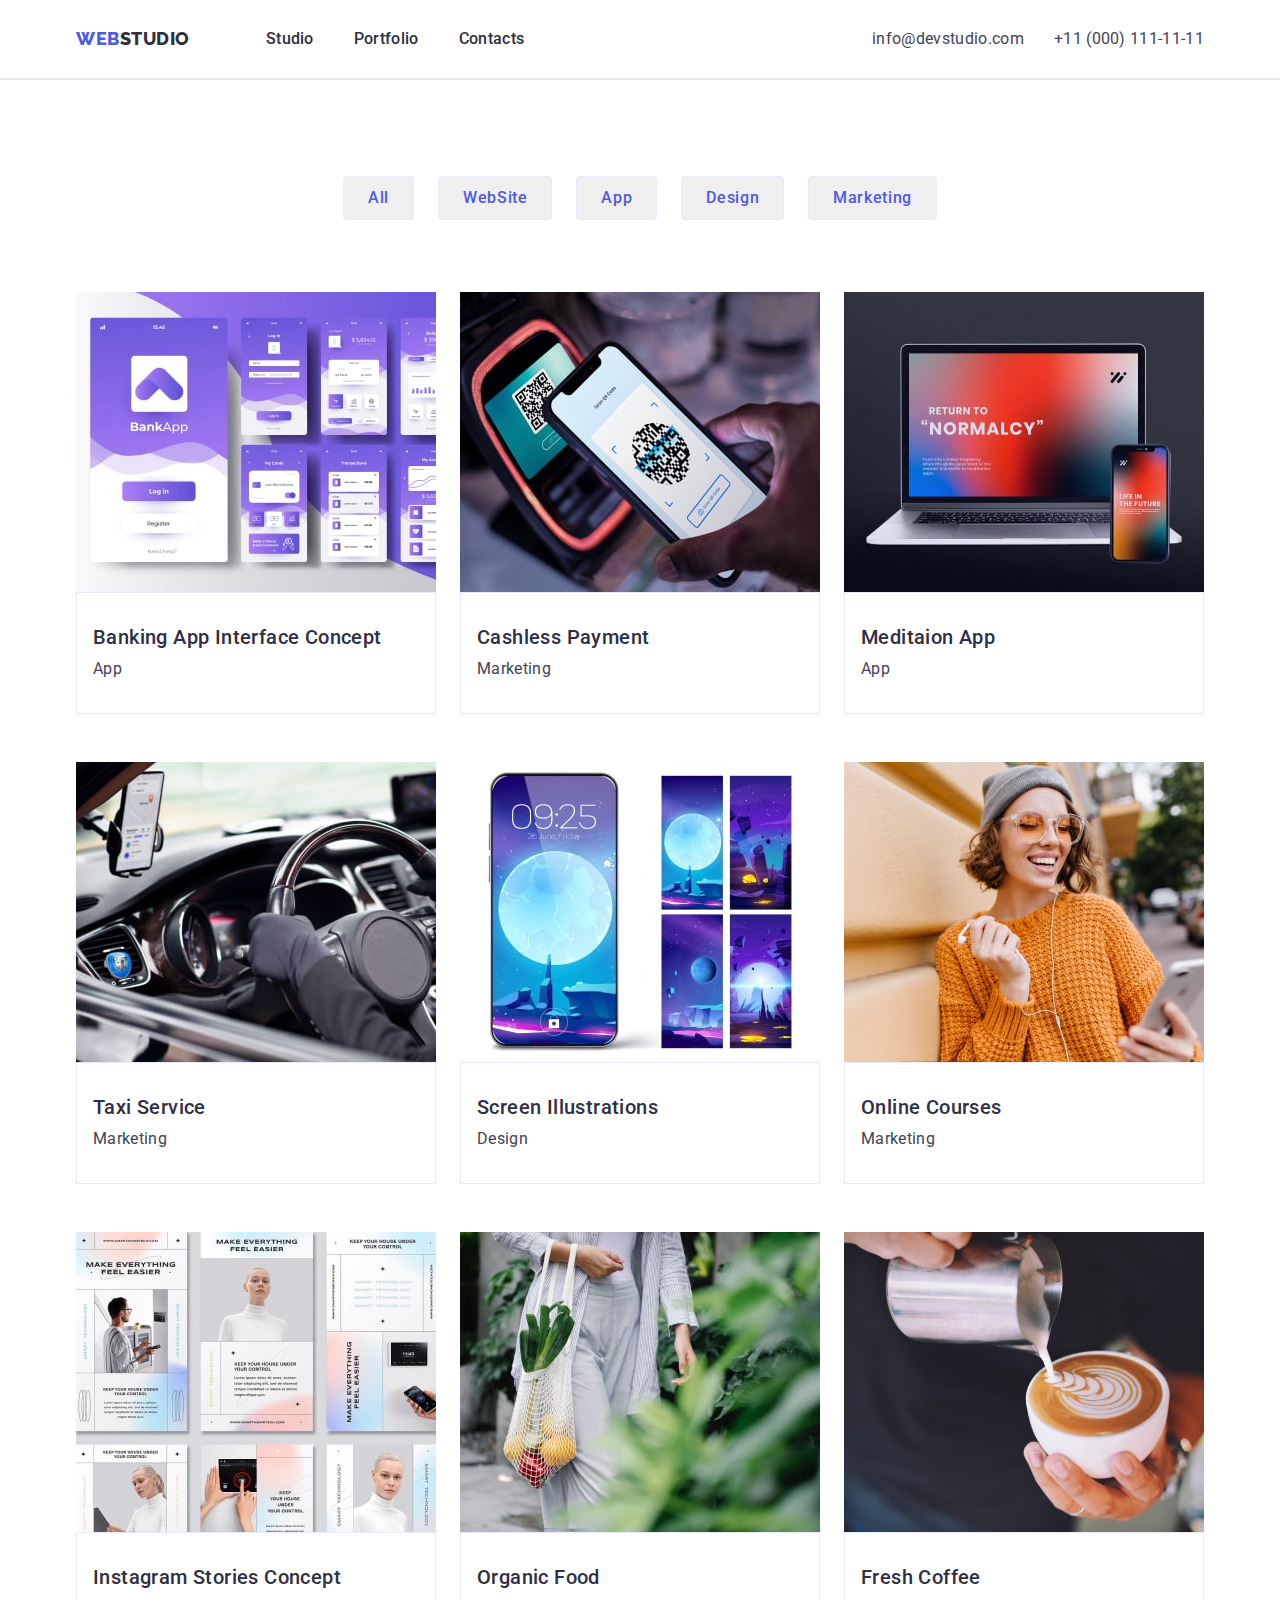
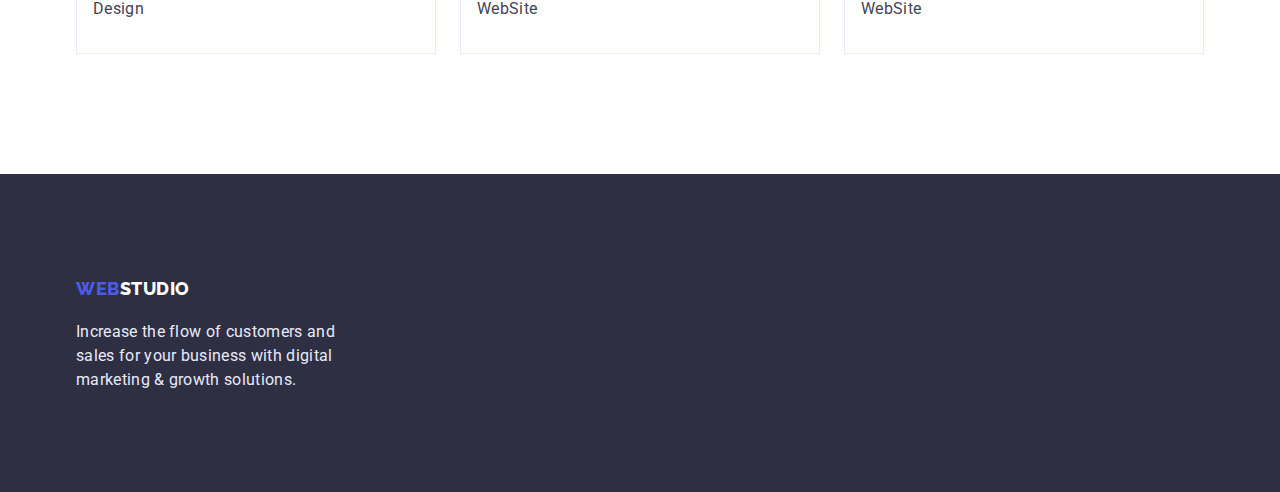
==== portfolio.html @ 8cac1978 "Створення" ====
<!DOCTYPE html>
<html lang="en">
  <head>
    <meta charset="UTF-8" />
    <meta http-equiv="X-UA-Compatible" content="IE=edge" />
    <meta name="viewport" content="width=device-width, initial-scale=1.0" />
    <title>Portfolio</title>
    <link rel="preconnect" href="https://fonts.googleapis.com" />
    <link rel="preconnect" href="https://fonts.gstatic.com" crossorigin />
    <link
      href="https://fonts.googleapis.com/css2?family=Raleway:wght@800&family=Roboto:wght@400;500;700;900&display=swap"
      rel="stylesheet"
    />
    <link
      rel="stylesheet"
      href="https://cdn.jsdelivr.net/npm/modern-normalize@1.1.0/modern-normalize.css"
    />
    <link rel="stylesheet" href="./css/styles.css" />
  </head>
  <body>
    <!--header-->
    <header class="top-header">
      <div class="container top-header-container">
        <nav class="nav">
          <a class="logo link container-logo" href="./index.html">Web<span class="logo-studio-up">Studio</span></a>
          <ul class="menu list">
            <li class="menu-item"><a href="./index.html" class="menu-link link">Studio</a></li>
            <li class="menu-item">
              <a href="./portfolio.html" class="menu-link link">Portfolio</a>
            </li>
            <li class="menu-item"><a href="" class="menu-link link">Contacts</a></li>
          </ul>
        </nav>
        <div class="contact-div"><ul class="contact list">
          <li class="contact-mail">
            <a href="mailto:info@devstudio.com" class="mail link">info@devstudio.com</a>
          </li>
          <li class="contact-number">
            <a href="tel:+110001111111" class="number link">+11 (000) 111-11-11</a>
          </li>
        </ul></div>
      </div>
         </header>
    <!--main-->
    <main class="main">
      <section class="section-buttton">
        <div class="portfolio">
          <h2 class="button-none">Button</h2>
          <ul class="filters-button list">
            <li class="filters-button-project">
              <button type="button" class="button">All</button>
            </li>
            <li class="filters-button-project">
              <button type="button" class="button">WebSite</button>
            </li>
            <li class="filters-button-project">
              <button type="button" class="button">App</button>
            </li>
            <li class="filters-button-project">
              <button type="button" class="button">Design</button>
            </li>
            <li class="filters-button-project">
              <button type="button" class="button">Marketing</button>
            </li>
          </ul>
          <ul class="content list">
            <li class="content-title">
              <img
                class="img-project"
                src="./images/projectcard1.jpg"
                alt="banking app"
                width="360"
                height="300"
              />
              <div class="portfolio-card">
                <h2 class="caption">Banking App Interface Concept</h2>
                <p class="suptitle">App</p>
              </div>
            </li>
            <li class="content-title">
              <img
                class="img-project"
                src="./images/projectcard2.jpg"
                alt="payment"
                width="360"
                height="300"
              />
              <div div class="portfolio-card">
                <h2 class="caption">Cashless Payment</h2>
                <p class="suptitle">Marketing</p>
              </div>
            </li>
            <li class="content-title">
              <img
                class="img-project"
                src="./images/projectcard3.jpg"
                alt="meditaion app"
                width="360"
                height="300"
              />
              <div class="portfolio-card">
                <h2 class="caption">Meditaion App</h2>
                <p class="suptitle">App</p>
              </div>
            </li>
            <li class="content-title">
              <img
                class="img-project"
                src="./images/projectcard4.jpg"
                alt="taxi"
                width="360"
                height="300"
              />
              <div class="portfolio-card">
                <h2 class="caption">Taxi Service</h2>
                <p class="suptitle">Marketing</p>
              </div>
            </li>
            <li class="content-title">
              <img
                class="img-project"
                src="./images/projectcard5.jpg"
                alt="Screen"
                width="360"
                height="300"
              />
              <div class="portfolio-card">
                <h2 class="caption">Screen Illustrations</h2>
                <p class="suptitle">Design</p>
              </div>
            </li>
            <li class="content-title">
              <img
                class="img-project"
                src="./images/projectcard6.jpg"
                alt="Courses"
                width="360"
                height="300"
              />
              <div class="portfolio-card">
                <h2 class="caption">Online Courses</h2>
                <p class="suptitle">Marketing</p>
              </div>
            </li>
            <li class="content-title">
              <img
                class="img-project"
                src="./images/projectcard7.jpg"
                alt="Instagram"
                width="360"
                height="300"
              />
              <div class="portfolio-card">
                <h2 class="caption">Instagram Stories Concept</h2>
                <p class="suptitle">Design</p>
              </div>
            </li>
            <li class="content-title">
              <img
                class="img-project"
                src="./images/projectcard8.jpg"
                alt="Food"
                width="360"
                height="300"
              />
              <div class="portfolio-card">
                <h2 class="caption">Organic Food</h2>
                <p class="suptitle">WebSite</p>
              </div>
            </li>
            <li class="content-title">
              <img
                class="img-project"
                src="./images/projectcard9.jpg"
                alt="Coffee"
                width="360"
                height="300"
              />
              <div class="portfolio-card">
                <h2 class="caption">Fresh Coffee</h2>
                <p class="suptitle">WebSite</p>
              </div>
            </li>
          </ul>
        </div>
      </section>
    </main>
    <!--footer-->
    <footer class="footer">
      <div class="container-footer">
        <a href="./index.html" class="logo link footer-logo"
          >Web<span class="logo-studio-down">Studio</span></a
        >
        <p class="suptitle suptitle-footer">
          Increase the flow of customers and sales for your business with digital marketing & growth
          solutions.
        </p>
      </div>
    </footer>
  </body>
</html>
---- css/styles.css ----
:root {
  --primery-text-color: #434455;
  --title-text-color: #2e2f42;
  --accent-color: #404bbf;
  --primery-background-color: #ffffff;
  --secondary-background-color: #4d5ae5;
  --third-text-color: #ffffff;
  --additional-color: #e7e9fc;
  --based-background-color: #e5e5e5;
  --team-section-color: #f4f4fd;
}

body {
  font-family: 'Roboto', sans-serif;
  letter-spacing: 0.02em;
  color: var(--primery-text-color);
  background-color: var(--primery-background-color);
}

.container {
  max-width: 1158px;
  padding: 0 15px;
  margin-left: auto;
  margin-right: auto;
}
h1,
h2,
h3,
h4,
p {
  margin: 0;
}
ul,
ol {
  margin-top: 0;
  margin-bottom: 0;
  padding-left: 0;
}
button {
  cursor: pointer;
}
img {
  display: block;
}
.list {
  list-style: none;
}
.link {
  text-decoration: none;
}
/* ===================HEADER================================ */

/* menu */
.top-header {
  padding-top: 24px;
  padding-bottom: 24px;
  border-bottom: 2px solid var(--based-background-color);
}
.top-header-container {
  display: flex;
  align-items: center;
}
.nav {
  display: flex;
  align-items: center;
}
.container-logo {
  margin-right: 76px;
}
.menu {
  display: flex;
  align-items: center;
}
.menu-item:not(:last-child) {
  margin-right: 40px;
}

.menu-link {
  font-weight: 500;
  font-size: 16px;
  line-height: 1.5;
  color: var(--title-text-color);
}
.contact {
  display: flex;
  align-items: center;
  margin-left: auto;
}
.contact-div {
  display: flex;
  align-items: center;
  margin-left: auto;
  }
.contact-mail {
  margin-right: 30px;
}

.menu-link:hover,
.menu-link:focus {
  color: var(--accent-color);
}
.mail,
.number {
  font-size: 16px;
  line-height: 1.5;
  color: var(--primery-text-color);
}
.mail:hover,
.number:hover,
.mail:focus,
.number:focus {
  color: var(--accent-color);
}

/* ===================/HEADER================================ */
/*===================== COMPONENTS =================*/
.logo {
  font-family: 'Raleway', sans-serif;
  font-weight: 800;
  font-size: 18px;
  line-height: 1.67;
  letter-spacing: 0.03em;
  text-transform: uppercase;
  color: var(--secondary-background-color);
}
.logo .logo-studio-up {
  color: var(--title-text-color);
}
.logo .logo-studio-down {
  color: var(--third-text-color);
}
/* button */
.modal-btn {
  min-width: 105px;
  letter-spacing: 0.04em;
  color: var(--third-text-color);
  background-color: var(--secondary-background-color);
  box-shadow: 0px 4px 4px rgba(0, 0, 0, 0.15);
  border-radius: 4px;
  padding-top: 16px;
  padding-bottom: 16px;
  padding-left: 32px;
  padding-right: 32px;
}
.modal-btn:hover,
.modal-btn:focus {
  background-color: var(--accent-color);
  color: var(--third-text-color);
}
.button {
  border-radius: 4px;
  padding: 12px 24px;
  text-decoration: none;
  font-weight: 500;
  letter-spacing: 0.04em;
  color: var(--secondary-background-color);
  border: 1px solid #e7e9fc;
}
.button:hover,
.button:focus {
  color: var(--third-text-color);
  background-color: var(--accent-color);
  cursor: pointer;
}

.section-title {
  font-size: 36px;
  line-height: 1.11;
  letter-spacing: 0.02em;
  color: var(--title-text-color);
  text-align: center;
  margin-bottom: 72px;
}
.suptitle {
  font-size: 16px;
  line-height: 1.5;
  color: var(--primery-text-color);
}
.caption {
  font-weight: 500;
  font-size: 20px;
  line-height: 1.2;
  letter-spacing: 0.02em;
  color: var(--title-text-color);
}
.suptitle-footer {
  color: var(--additional-color);
}
/* ==================HERO========== */
.hero {
  background-color: var(--title-text-color);
  text-align: center;
  padding-top: 188px;
  padding-bottom: 188px;
}
.hero-container {
  max-width: 1440px;
}
.hero-title {
  font-size: 56px;
  line-height: 1.07;
  color: var(--third-text-color);
  max-width: 494px;
  margin-left: auto;
  margin-right: auto;
  margin-bottom: 48px;
}

/* ===================/HERO================================ */

/*===================== MAIN =================*/
/* ========================PORTFOLIO =============*/
.button-none {
  display: none;
}
.section-buttton {
  padding-top: 96px;
  padding-bottom: 120px;
}
.portfolio {
  max-width: 1158px;
  padding: 0 15px;
  margin-left: auto;
  margin-right: auto;
}

.filters-button {
  display: flex;
  align-items: center;
  justify-content: center;
}
.filters-button-project:not(:last-child) {
  margin-right: 24px;
}
.content {
  display: flex;
  flex-wrap: wrap;
  column-gap: 24px;
  row-gap: 48px;
  margin-top: 72px;
}
.content-title {
  flex-basis: calc((100% - 72px) / 3);
}

.portfolio-card {
  padding-left: 16px;
  padding-top: 32px;
  padding-bottom: 32px;
  background-color: #ffffff;
  border: 1px solid var(--additional-color);
}
/*  */
/* ========================/PORTFOLIO =============*/

.our {
  opacity: 0;
  display: none;
}

.features-list {
  display: flex;
  gap: 24px;
  flex-wrap: wrap;
}
.features-list-title {
  flex-basis: calc((100% - 72px) / 4);
}
.work-list {
  display: flex;

  gap: 24px;
}
.work-list-title {
  flex-basis: calc((100% - 72px) / 3);
}

.team-list {
  display: flex;
  column-gap: 24px;
  order: 0;
}

.team-list-title {
  flex-basis: calc((100% - 72px) / 4);
}
.feature-list .title {
  color: var(--title-text-color);
}
.caption {
  margin-bottom: 8px;
}
.section {
  padding-top: 120px;
  padding-bottom: 120px;
}
.section-work {
  padding-top: 0;
}
.section-team {
  background-color: var(--team-section-color);
}
.section-team {
  padding-top: 120px;
  padding-bottom: 120px;
}
.team-card {
  padding-top: 32px;
  padding-bottom: 32px;
  padding-right: 16px;
  padding-left: 16px;
  background-color: var(--third-text-color);

  border-radius: 0px 0px 4px 4px;
  text-align: center;
}

/*===================== /MAIN =================*/

/* ===================FOOTER============= */
.footer {
  background-color: var(--title-text-color);
  padding-top: 100px;
  padding-bottom: 100px;
}
.container-footer {
  margin: 0 auto;
  width: 1158px;
  padding-right: 15px;
  padding-left: 15px;

  flex-grow: 1;
}
.suptitle-footer {
  max-width: 264px;
  margin-top: 16px;
}

/* ===================/FOOTER============= */
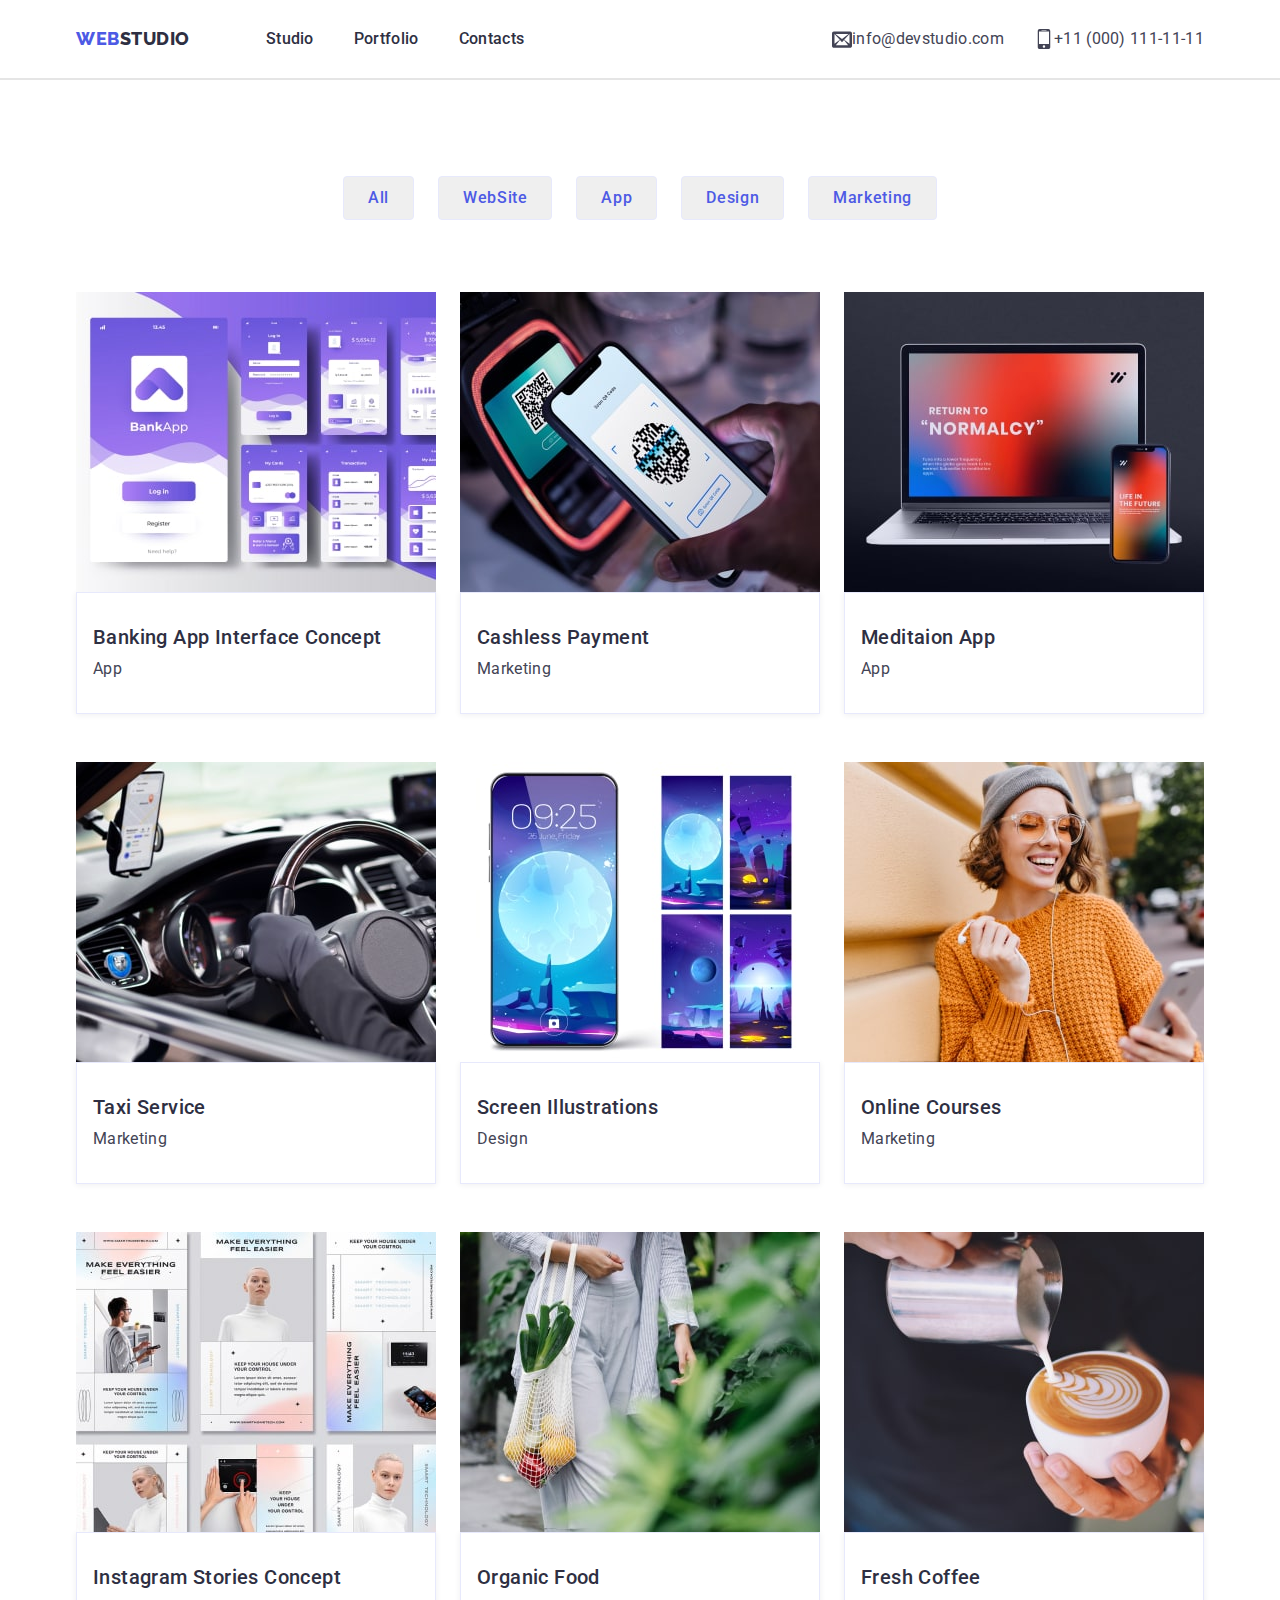
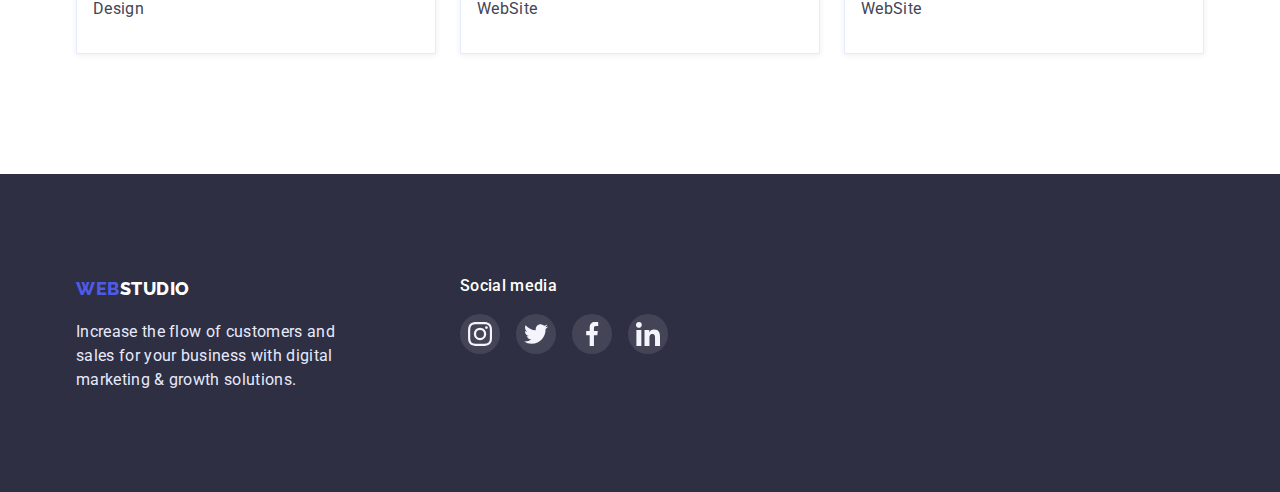
==== commit 86e801f4: "add last elements" ====
--- a/portfolio.html
+++ b/portfolio.html
@@ -22,7 +22,9 @@
     <header class="top-header">
       <div class="container top-header-container">
         <nav class="nav">
-          <a class="logo link container-logo" href="./index.html">Web<span class="logo-studio-up">Studio</span></a>
+          <a class="logo link container-logo" href="./index.html"
+            >Web<span class="logo-studio-up">Studio</span></a
+          >
           <ul class="menu list">
             <li class="menu-item"><a href="./index.html" class="menu-link link">Studio</a></li>
             <li class="menu-item">
@@ -31,16 +33,37 @@
             <li class="menu-item"><a href="" class="menu-link link">Contacts</a></li>
           </ul>
         </nav>
-        <div class="contact-div"><ul class="contact list">
-          <li class="contact-mail">
-            <a href="mailto:info@devstudio.com" class="mail link">info@devstudio.com</a>
-          </li>
-          <li class="contact-number">
-            <a href="tel:+110001111111" class="number link">+11 (000) 111-11-11</a>
-          </li>
-        </ul></div>
+        <div class="contact-div">
+          <ul class="poczta list">
+            <li class="item-poczta">
+              <a href="mailto:info@devstudio.com" class="poczta-link link">
+                <svg class="envelop" width="20px" height="20px">
+                  <use href="./images/icons.svg#icon-envelop"></use>
+                </svg>
+              </a>
+            </li>
+          </ul>
+
+          <ul class="contact list">
+            <li class="contact-mail">
+              <a href="mailto:info@devstudio.com" class="mail link">info@devstudio.com</a>
+            </li>
+            <ul class="mobil list">
+              <li class="item-mobil">
+                <a href="tel:+110001111111" class="mobil-link link">
+                  <svg class="mobile" width="20px" height="20px">
+                    <use href="./images/icons.svg#icon-mobile"></use>
+                  </svg>
+                </a>
+              </li>
+            </ul>
+            <li class="contact-number">
+              <a href="tel:+110001111111" class="number link">+11 (000) 111-11-11</a>
+            </li>
+          </ul>
+        </div>
       </div>
-         </header>
+    </header>
     <!--main-->
     <main class="main">
       <section class="section-buttton">
@@ -188,13 +211,48 @@
     <!--footer-->
     <footer class="footer">
       <div class="container-footer">
-        <a href="./index.html" class="logo link footer-logo"
-          >Web<span class="logo-studio-down">Studio</span></a
-        >
-        <p class="suptitle suptitle-footer">
-          Increase the flow of customers and sales for your business with digital marketing & growth
-          solutions.
-        </p>
+        <div class="footer-text">
+          <a href="./index.html" class="logo link footer-logo"
+            >Web<span class="logo-studio-down">Studio</span></a
+          >
+          <p class="suptitle suptitle-footer">
+            Increase the flow of customers and sales for your business with digital marketing &
+            growth solutions.
+          </p>
+        </div>
+        <div class="social-media">
+          <p class="social">Social media</p>
+          <ul class="social-icons list">
+            <li class="social-items">
+              <a href="" class="social-link link">
+                <svg class="icons-footer" width="24" height="24">
+                  <use href="./images/icons.svg#icon-instagram"></use>
+                </svg>
+              </a>
+            </li>
+            <li class="social-items">
+              <a href="" class="social-link link">
+                <svg class="icons-footer" width="24" height="24">
+                  <use href="./images/icons.svg#icon-twitter"></use>
+                </svg>
+              </a>
+            </li>
+            <li class="social-items">
+              <a href="" class="social-link link">
+                <svg class="icons-footer" width="24" height="24">
+                  <use href="./images/icons.svg#icon-facebook"></use>
+                </svg>
+              </a>
+            </li>
+            <li class="social-items">
+              <a href="" class="social-link link">
+                <svg class="icons-footer" width="24" height="24">
+                  <use href="./images/icons.svg#icon-linkedin"></use>
+                </svg>
+              </a>
+            </li>
+          </ul>
+        </div>
       </div>
     </footer>
   </body>
--- a/css/styles.css
+++ b/css/styles.css
@@ -8,6 +8,9 @@
   --additional-color: #e7e9fc;
   --based-background-color: #e5e5e5;
   --team-section-color: #f4f4fd;
+  --linear-gradient-bg: linear-gradient(rgba(46, 47, 66, 0.7), rgba(46, 47, 66, 0.7));
+  --border-color: #8e8f99;
+  --hover-footer-color: #31d0aa;
 }
 
 body {
@@ -71,6 +74,7 @@
   display: flex;
   align-items: center;
 }
+
 .menu-item:not(:last-child) {
   margin-right: 40px;
 }
@@ -90,9 +94,44 @@
   display: flex;
   align-items: center;
   margin-left: auto;
-  }
+}
+.poczta {
+  display: flex;
+}
+.item-poczta {
+  width: 20px;
+  height: 20px;
+}
+.poczta-link {
+  width: 100%;
+  height: 100%;
+  display: flex;
+  align-items: center;
+  justify-content: center;
+}
+.envelop {
+  fill: var(--primery-text-color);
+}
+
 .contact-mail {
   margin-right: 30px;
+}
+.mobil {
+  display: flex;
+}
+.item-mobil {
+  width: 20px;
+  height: 20px;
+}
+.mobil-link {
+  width: 100%;
+  height: 100%;
+  display: flex;
+  align-items: center;
+  justify-content: center;
+}
+.mobile {
+  fill: var(--primery-text-color);
 }
 
 .menu-link:hover,
@@ -161,6 +200,8 @@
   color: var(--third-text-color);
   background-color: var(--accent-color);
   cursor: pointer;
+  box-shadow: 0px 3px 1px rgba(0, 0, 0, 0.1), 0px 2px 1px rgba(0, 0, 0, 0.08),
+    0px 2px 2px rgba(0, 0, 0, 0.12);
 }
 
 .section-title {
@@ -189,9 +230,11 @@
 /* ==================HERO========== */
 .hero {
   background-color: var(--title-text-color);
+  background-image: var(--linear-gradient-bg), url(../images/people-office.jpg);
   text-align: center;
   padding-top: 188px;
   padding-bottom: 188px;
+  background-repeat: no-repeat;
 }
 .hero-container {
   max-width: 1440px;
@@ -248,10 +291,30 @@
   padding-top: 32px;
   padding-bottom: 32px;
   background-color: #ffffff;
+  box-shadow: 0px 1px 6px rgba(46, 47, 66, 0.08);
   border: 1px solid var(--additional-color);
 }
 /*  */
 /* ========================/PORTFOLIO =============*/
+.icon-features {
+  display: flex;
+  gap: 24px;
+}
+
+.icon-item-features {
+  width: calc((100% - 72px) / 4);
+  height: 112px;
+}
+.icon-link-features {
+  width: 100%;
+  height: 100%;
+  border: 1px solid var(--team-section-color);
+  border-radius: 10px;
+  display: flex;
+  align-items: center;
+  justify-content: center;
+  background-color: var(--team-section-color);
+}
 
 .our {
   opacity: 0;
@@ -266,6 +329,7 @@
 .features-list-title {
   flex-basis: calc((100% - 72px) / 4);
 }
+
 .work-list {
   display: flex;
 
@@ -310,9 +374,67 @@
   padding-right: 16px;
   padding-left: 16px;
   background-color: var(--third-text-color);
-
+  box-shadow: 0px 1px 6px rgba(46, 47, 66, 0.08), 0px 1px 1px rgba(46, 47, 66, 0.16),
+    0px 2px 1px rgba(46, 47, 66, 0.08);
   border-radius: 0px 0px 4px 4px;
   text-align: center;
+}
+.team-soc-list {
+  display: flex;
+  justify-content: center;
+  gap: 24px;
+  margin-top: 8px;
+}
+.team-soc-item {
+  width: 40px;
+  height: 40px;
+}
+.team-soc-link {
+  width: 100%;
+  height: 100%;
+  background-color: var(--secondary-background-color);
+  display: flex;
+  align-items: center;
+  justify-content: center;
+  border-radius: 50%;
+}
+.team-soc-icon {
+  fill: var(--team-section-color);
+}
+.team-soc-link:is(:hover, :focus) {
+  background-color: var(--accent-color);
+}
+.section-customers {
+  padding-top: 56px;
+  padding-bottom: 120px;
+}
+
+.list-customers {
+  display: flex;
+  gap: 24px;
+}
+
+.item-customers {
+  width: calc((100% - 120px) / 6);
+  height: 88px;
+}
+.link-customers {
+  width: 100%;
+  height: 100%;
+  border: 1px solid var(--border-color);
+  border-radius: 5px;
+  display: flex;
+  align-items: center;
+  justify-content: center;
+}
+.customers-icon {
+  fill: var(--border-color);
+}
+.link-customers:is(:hover, :focus) {
+  border-color: var(--accent-color);
+}
+.link-customers:is(:hover, :focus) .customers-icon {
+  fill: var(--accent-color);
 }
 
 /*===================== /MAIN =================*/
@@ -328,12 +450,53 @@
   width: 1158px;
   padding-right: 15px;
   padding-left: 15px;
-
   flex-grow: 1;
+  display: flex;
+  gap: 120px;
+}
+.footer-text {
+  min-width: 264px;
 }
 .suptitle-footer {
   max-width: 264px;
   margin-top: 16px;
 }
-
+.social-media {
+  min-width: 208px;
+}
+.social {
+  font-family: 'Roboto';
+  font-style: normal;
+  font-weight: 500;
+  font-size: 16px;
+  line-height: 1.5;
+  letter-spacing: 0.02em;
+  color: var(--third-text-color);
+}
+.social-icons {
+  display: flex;
+  justify-content: center;
+  gap: 16px;
+  margin-top: 16px;
+}
+
+.social-items {
+  width: 40px;
+  height: 40px;
+}
+.social-link {
+  width: 100%;
+  height: 100%;
+  background-color: rgba(255, 255, 255, 0.1);
+  display: flex;
+  align-items: center;
+  justify-content: center;
+  border-radius: 50%;
+}
+.icons-footer {
+  fill: var(--team-section-color);
+}
+.social-link:is(:hover, :focus) {
+  background-color: var(--hover-footer-color);
+}
 /* ===================/FOOTER============= */
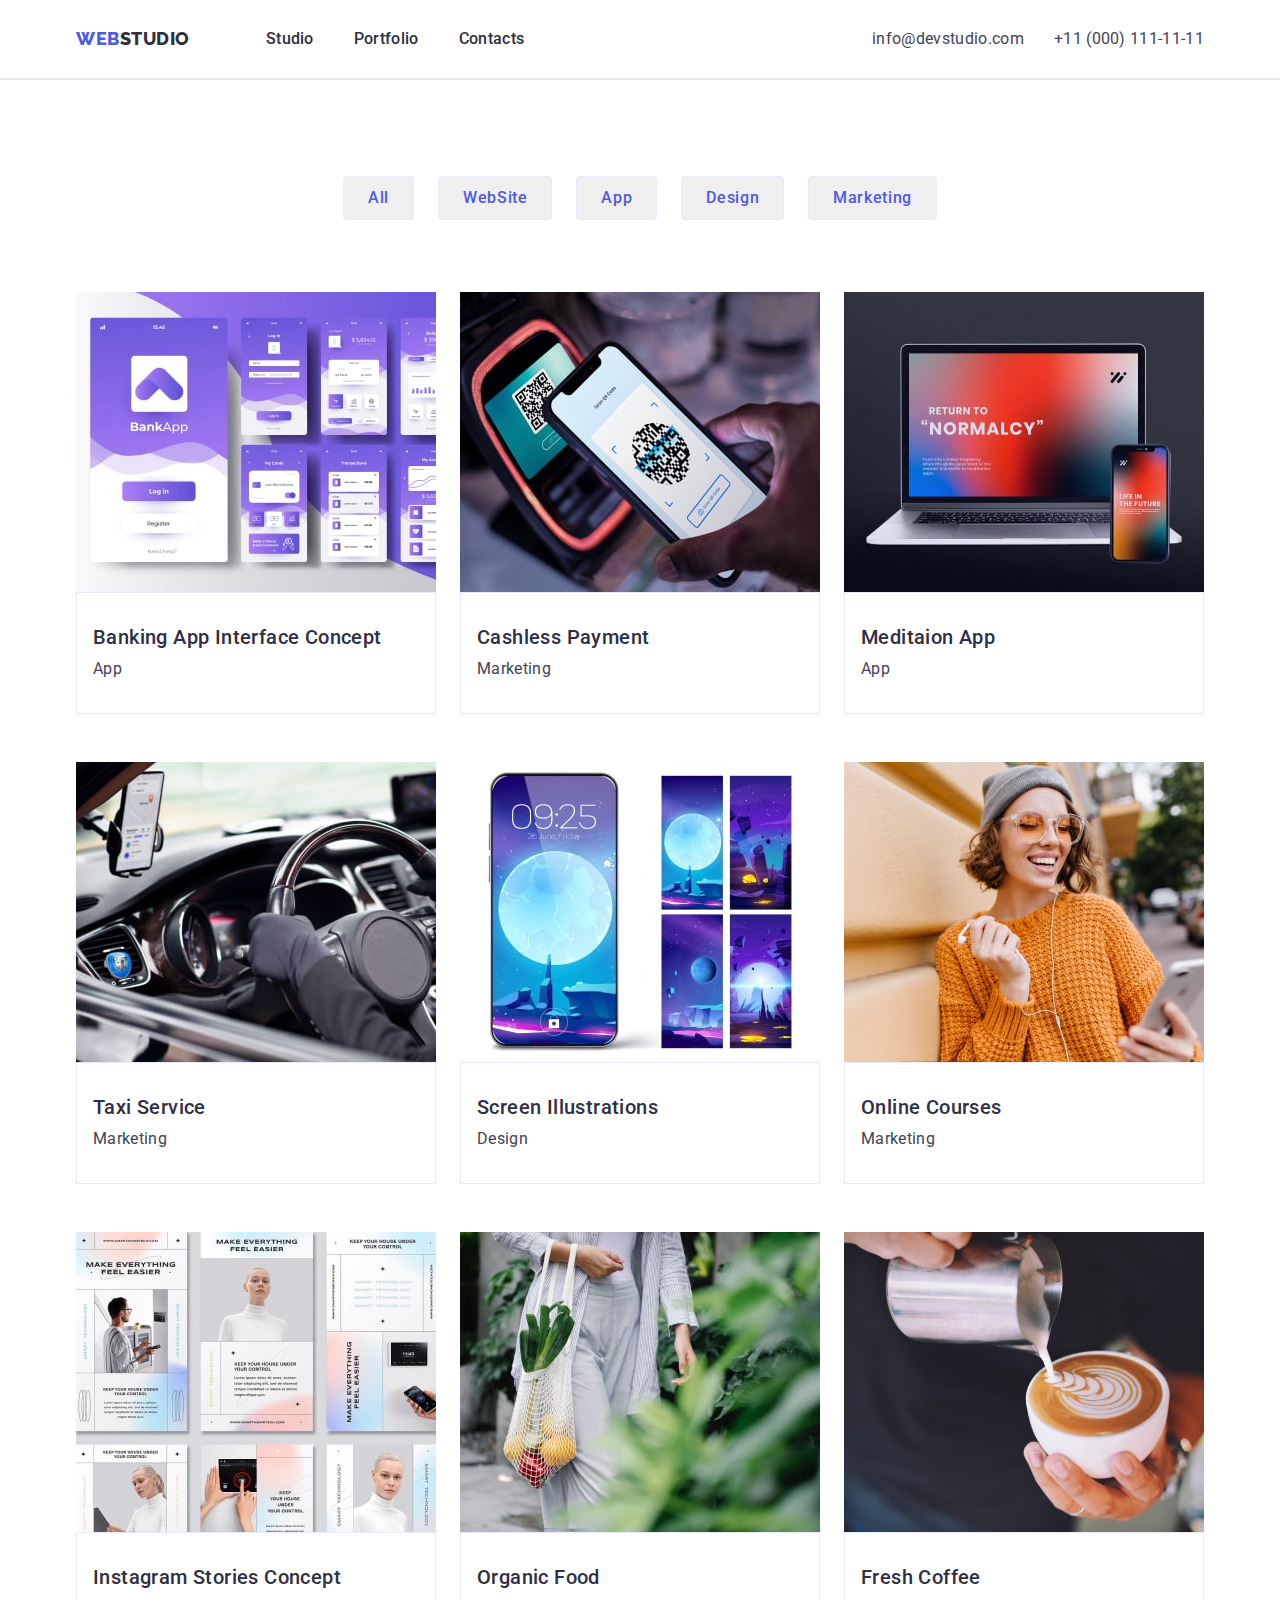
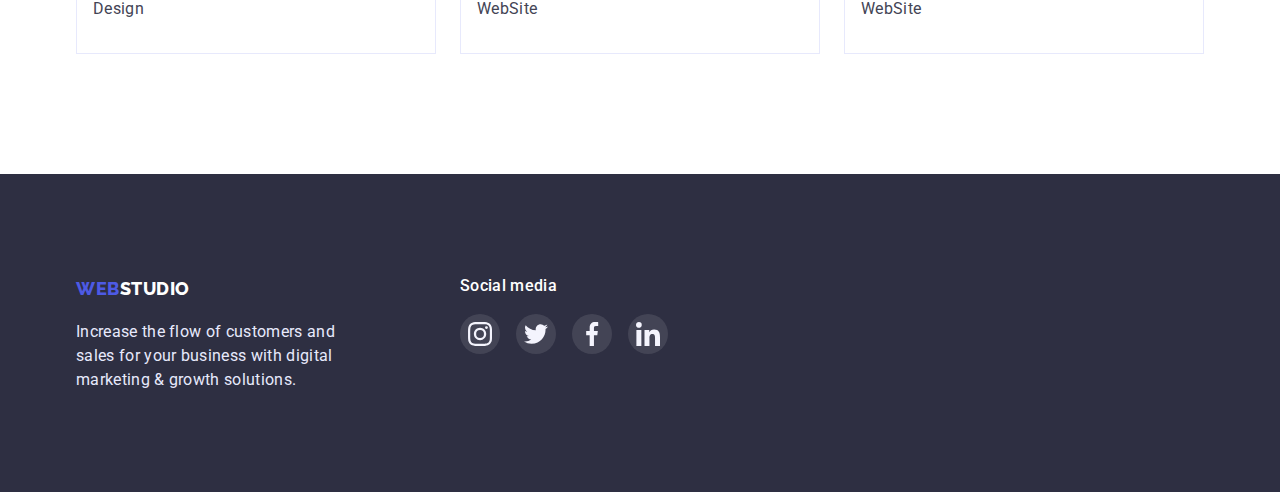
==== commit 6f0174d8: "Зміни ментора" ====
--- a/portfolio.html
+++ b/portfolio.html
@@ -34,29 +34,12 @@
           </ul>
         </nav>
         <div class="contact-div">
-          <ul class="poczta list">
-            <li class="item-poczta">
-              <a href="mailto:info@devstudio.com" class="poczta-link link">
-                <svg class="envelop" width="20px" height="20px">
-                  <use href="./images/icons.svg#icon-envelop"></use>
-                </svg>
-              </a>
-            </li>
           </ul>
 
           <ul class="contact list">
             <li class="contact-mail">
               <a href="mailto:info@devstudio.com" class="mail link">info@devstudio.com</a>
             </li>
-            <ul class="mobil list">
-              <li class="item-mobil">
-                <a href="tel:+110001111111" class="mobil-link link">
-                  <svg class="mobile" width="20px" height="20px">
-                    <use href="./images/icons.svg#icon-mobile"></use>
-                  </svg>
-                </a>
-              </li>
-            </ul>
             <li class="contact-number">
               <a href="tel:+110001111111" class="number link">+11 (000) 111-11-11</a>
             </li>
--- a/css/styles.css
+++ b/css/styles.css
@@ -95,43 +95,8 @@
   align-items: center;
   margin-left: auto;
 }
-.poczta {
-  display: flex;
-}
-.item-poczta {
-  width: 20px;
-  height: 20px;
-}
-.poczta-link {
-  width: 100%;
-  height: 100%;
-  display: flex;
-  align-items: center;
-  justify-content: center;
-}
-.envelop {
-  fill: var(--primery-text-color);
-}
-
 .contact-mail {
   margin-right: 30px;
-}
-.mobil {
-  display: flex;
-}
-.item-mobil {
-  width: 20px;
-  height: 20px;
-}
-.mobil-link {
-  width: 100%;
-  height: 100%;
-  display: flex;
-  align-items: center;
-  justify-content: center;
-}
-.mobile {
-  fill: var(--primery-text-color);
 }
 
 .menu-link:hover,
@@ -173,6 +138,8 @@
   min-width: 105px;
   letter-spacing: 0.04em;
   color: var(--third-text-color);
+  font-size: 16px;
+  line-height: 1.5;
   background-color: var(--secondary-background-color);
   box-shadow: 0px 4px 4px rgba(0, 0, 0, 0.15);
   border-radius: 4px;
@@ -235,6 +202,7 @@
   padding-top: 188px;
   padding-bottom: 188px;
   background-repeat: no-repeat;
+  background-size: cover;
 }
 .hero-container {
   max-width: 1440px;
@@ -291,14 +259,17 @@
   padding-top: 32px;
   padding-bottom: 32px;
   background-color: #ffffff;
+  border: 1px solid var(--additional-color);
+}
+.content-title:is(:hover, :focus) {
   box-shadow: 0px 1px 6px rgba(46, 47, 66, 0.08);
-  border: 1px solid var(--additional-color);
 }
 /*  */
 /* ========================/PORTFOLIO =============*/
 .icon-features {
   display: flex;
   gap: 24px;
+  margin-bottom: 8px;
 }
 
 .icon-item-features {
@@ -309,7 +280,7 @@
   width: 100%;
   height: 100%;
   border: 1px solid var(--team-section-color);
-  border-radius: 10px;
+  border-radius: 4px;
   display: flex;
   align-items: center;
   justify-content: center;
